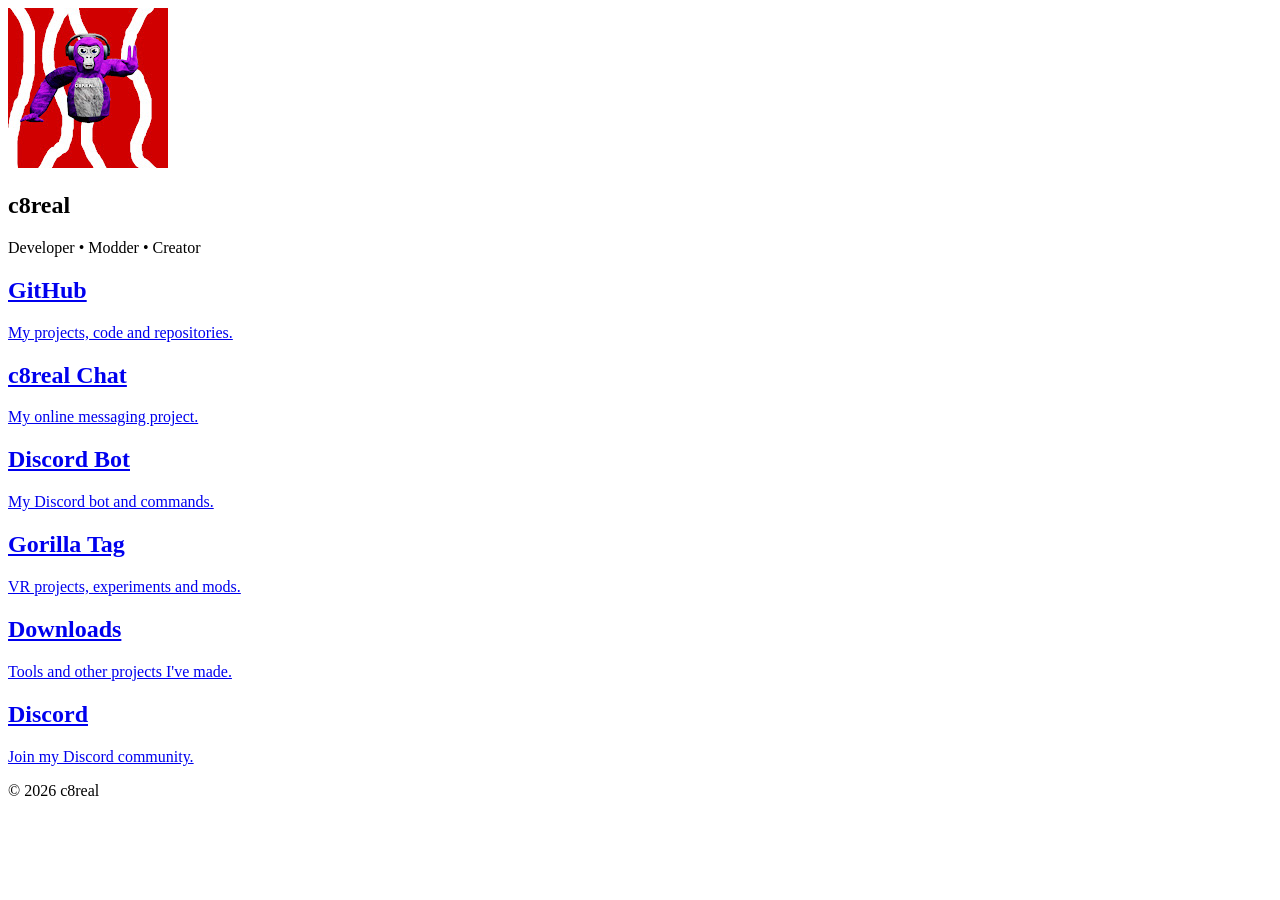
==== index.html @ a6963202 "Create index.html with profile and project sections Initial creation of the index.html file with a p" ====
<!DOCTYPE html>
<html lang="en">
<head>
    <meta charset="UTF-8">
    <meta name="viewport" content="width=device-width, initial-scale=1.0">

    <title>c8real</title>

    <link rel="stylesheet" href="style.css">
</head>

<body>

    <div class="background-glow"></div>

    <main>

        <!-- PROFILE -->
        <section class="profile">

            <div class="profile-ring">
                <img src="profile.png" alt="c8real">
            </div>

            <h1>c8real</h1>

            <p class="subtitle">
                Developer • Modder • Creator
            </p>

        </section>


        <!-- PROJECTS -->

        <section class="cards">

            <a class="card" href="https://github.com/c8real" target="_blank">
                <h2>GitHub</h2>
                <p>My projects, code and repositories.</p>
            </a>


            <a class="card" href="https://c8real-messaging.onrender.com" target="_blank">
                <h2>c8real Chat</h2>
                <p>My online messaging project.</p>
            </a>


            <a class="card" href="#" target="_blank">
                <h2>Discord Bot</h2>
                <p>My Discord bot and commands.</p>
            </a>


            <a class="card" href="#" target="_blank">
                <h2>Gorilla Tag</h2>
                <p>VR projects, experiments and mods.</p>
            </a>


            <a class="card" href="#" target="_blank">
                <h2>Downloads</h2>
                <p>Tools and other projects I've made.</p>
            </a>


            <a class="card" href="#" target="_blank">
                <h2>Discord</h2>
                <p>Join my Discord community.</p>
            </a>

        </section>


        <footer>
            © 2026 c8real
        </footer>

    </main>

    <script src="script.js"></script>

</body>
</html>
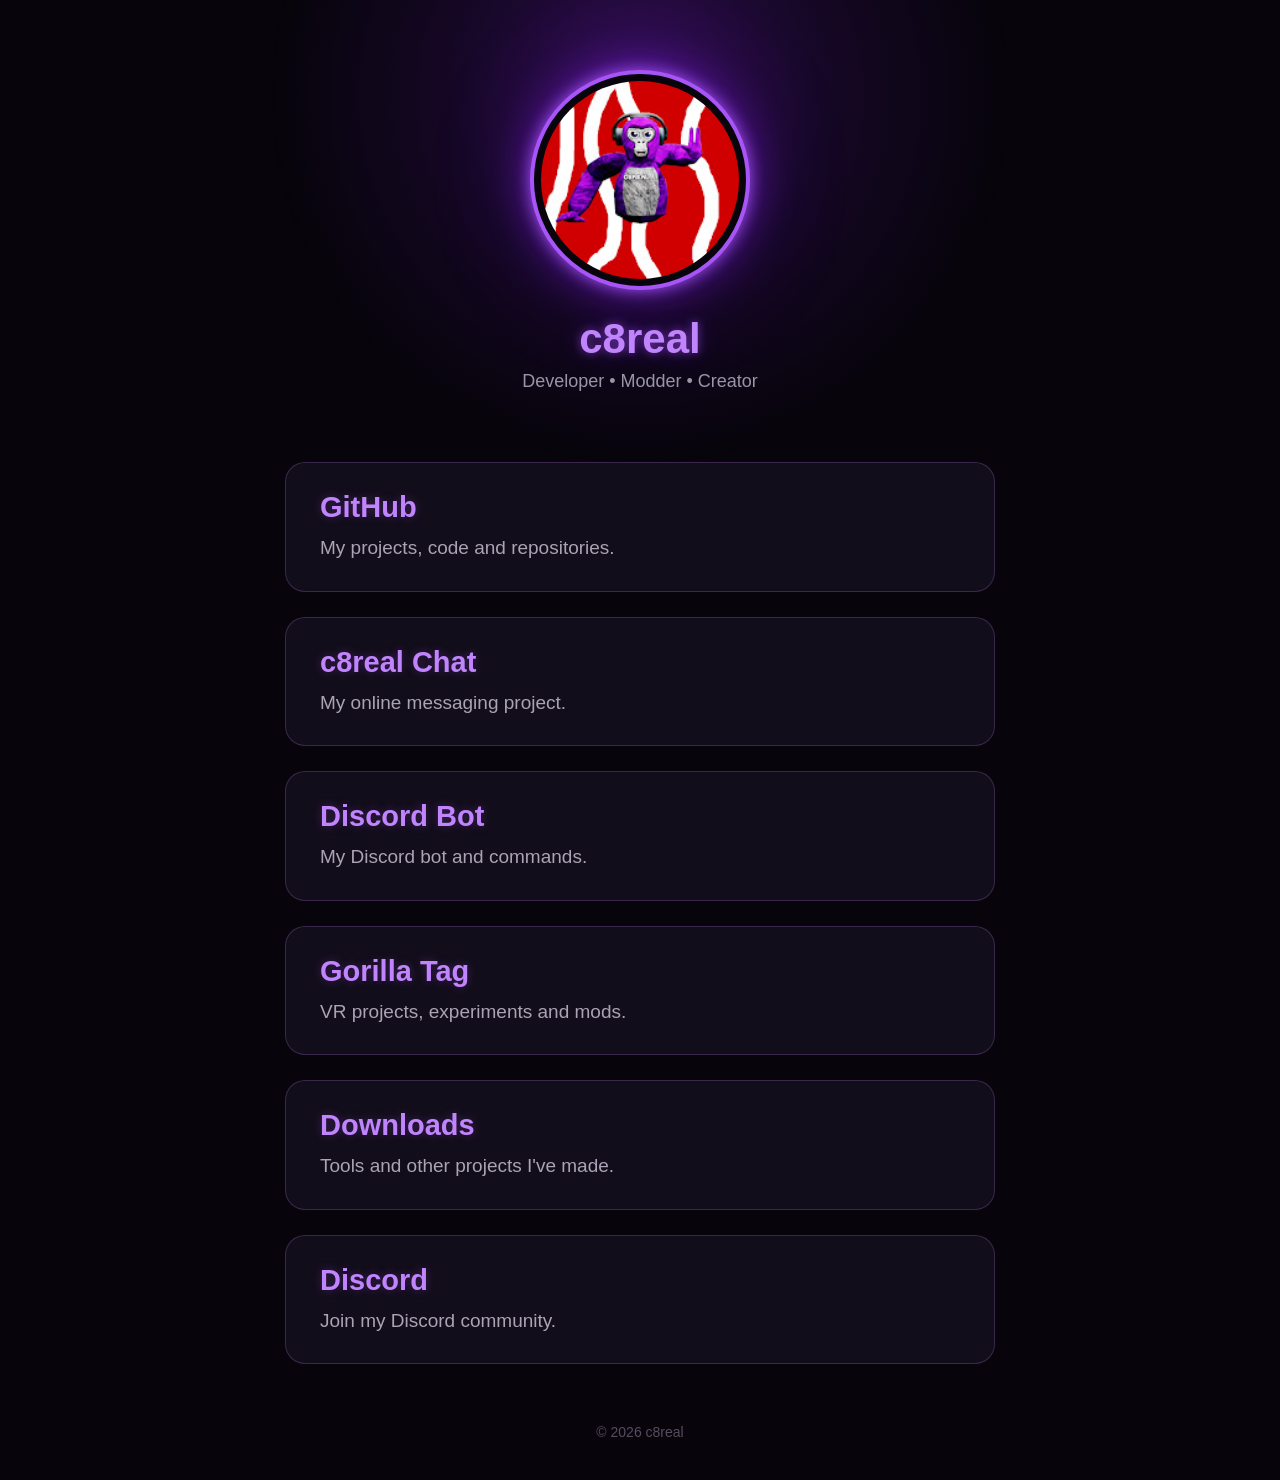
==== commit 88042aac: "Remove comments and clean up HTML structure" ====
--- a/index.html
+++ b/index.html
@@ -15,7 +15,6 @@
 
     <main>
 
-        <!-- PROFILE -->
         <section class="profile">
 
             <div class="profile-ring">
@@ -31,41 +30,67 @@
         </section>
 
 
-        <!-- PROJECTS -->
-
         <section class="cards">
 
-            <a class="card" href="https://github.com/c8real" target="_blank">
+            <!-- GITHUB -->
+            <a
+                class="card"
+                href="https://github.com/c8real"
+                target="_blank"
+                rel="noopener noreferrer"
+            >
                 <h2>GitHub</h2>
                 <p>My projects, code and repositories.</p>
             </a>
 
 
-            <a class="card" href="https://c8real-messaging.onrender.com" target="_blank">
+            <!-- C8REAL CHAT -->
+            <a
+                class="card"
+                href="https://c8real-messaging.onrender.com/"
+                target="_blank"
+                rel="noopener noreferrer"
+            >
                 <h2>c8real Chat</h2>
                 <p>My online messaging project.</p>
             </a>
 
 
-            <a class="card" href="#" target="_blank">
+            <!-- DISCORD BOT -->
+            <a
+                class="card"
+                href="#"
+            >
                 <h2>Discord Bot</h2>
                 <p>My Discord bot and commands.</p>
             </a>
 
 
-            <a class="card" href="#" target="_blank">
+            <!-- GORILLA TAG -->
+            <a
+                class="card"
+                href="#"
+            >
                 <h2>Gorilla Tag</h2>
                 <p>VR projects, experiments and mods.</p>
             </a>
 
 
-            <a class="card" href="#" target="_blank">
+            <!-- DOWNLOADS -->
+            <a
+                class="card"
+                href="#"
+            >
                 <h2>Downloads</h2>
                 <p>Tools and other projects I've made.</p>
             </a>
 
 
-            <a class="card" href="#" target="_blank">
+            <!-- DISCORD -->
+            <a
+                class="card"
+                href="#"
+            >
                 <h2>Discord</h2>
                 <p>Join my Discord community.</p>
             </a>
--- a/style.css
+++ b/style.css
@@ -0,0 +1,265 @@
+* {
+    box-sizing: border-box;
+    margin: 0;
+    padding: 0;
+}
+
+html {
+    scroll-behavior: smooth;
+}
+
+body {
+    min-height: 100vh;
+    background: #07050b;
+    color: white;
+    font-family: Arial, Helvetica, sans-serif;
+    overflow-x: hidden;
+}
+
+/* =========================
+   BACKGROUND
+========================= */
+
+.background-glow {
+    position: fixed;
+    top: -280px;
+    left: 50%;
+    transform: translateX(-50%);
+
+    width: 750px;
+    height: 750px;
+
+    background: radial-gradient(
+        circle,
+        rgba(150, 40, 255, 0.32) 0%,
+        rgba(100, 20, 180, 0.16) 35%,
+        transparent 70%
+    );
+
+    pointer-events: none;
+    z-index: -1;
+}
+
+/* =========================
+   MAIN
+========================= */
+
+main {
+    width: 100%;
+    max-width: 760px;
+    margin: auto;
+    padding: 70px 25px 40px;
+}
+
+/* =========================
+   PROFILE
+========================= */
+
+.profile {
+    text-align: center;
+    margin-bottom: 70px;
+}
+
+.profile-ring {
+    width: 220px;
+    height: 220px;
+
+    margin: auto;
+    padding: 7px;
+
+    border-radius: 50%;
+
+    border: 4px solid #a855f7;
+
+    background: #07050b;
+
+    box-shadow:
+        0 0 15px rgba(168, 85, 247, 0.9),
+        0 0 45px rgba(140, 40, 255, 0.55),
+        0 0 100px rgba(120, 20, 220, 0.25);
+
+    animation: glow 3s infinite alternate;
+}
+
+.profile-ring img {
+    width: 100%;
+    height: 100%;
+
+    border-radius: 50%;
+
+    object-fit: cover;
+
+    display: block;
+}
+
+.profile h1 {
+    margin-top: 25px;
+
+    font-size: 42px;
+
+    color: #c084fc;
+
+    text-shadow:
+        0 0 10px rgba(168, 85, 247, 0.6),
+        0 0 25px rgba(140, 40, 255, 0.3);
+}
+
+.subtitle {
+    margin-top: 8px;
+
+    color: #9b94a8;
+
+    font-size: 18px;
+}
+
+/* =========================
+   CARDS
+========================= */
+
+.cards {
+    display: flex;
+    flex-direction: column;
+    gap: 25px;
+}
+
+.card {
+    display: block;
+
+    padding: 28px 34px;
+
+    min-height: 120px;
+
+    border-radius: 20px;
+
+    background: rgba(20, 15, 28, 0.90);
+
+    border: 1px solid rgba(150, 100, 190, 0.30);
+
+    text-decoration: none;
+
+    transition:
+        transform 0.25s ease,
+        border-color 0.25s ease,
+        box-shadow 0.25s ease,
+        background 0.25s ease;
+
+    backdrop-filter: blur(10px);
+}
+
+.card h2 {
+    color: #c084fc;
+
+    font-size: 29px;
+
+    margin-bottom: 10px;
+
+    text-shadow:
+        0 0 10px rgba(168, 85, 247, 0.3);
+}
+
+.card p {
+    color: #aaa3b5;
+
+    font-size: 19px;
+
+    line-height: 1.5;
+}
+
+/* =========================
+   CARD HOVER
+========================= */
+
+.card:hover {
+    transform: translateY(-5px);
+
+    border-color: rgba(168, 85, 247, 0.7);
+
+    background: rgba(30, 20, 42, 0.95);
+
+    box-shadow:
+        0 10px 30px rgba(0, 0, 0, 0.45),
+        0 0 25px rgba(140, 40, 255, 0.20),
+        inset 0 0 20px rgba(140, 40, 255, 0.04);
+}
+
+.card:active {
+    transform: scale(0.98);
+}
+
+/* =========================
+   FOOTER
+========================= */
+
+footer {
+    text-align: center;
+
+    margin-top: 60px;
+
+    color: #554d60;
+
+    font-size: 14px;
+}
+
+/* =========================
+   PROFILE GLOW
+========================= */
+
+@keyframes glow {
+    from {
+        box-shadow:
+            0 0 15px rgba(168, 85, 247, 0.7),
+            0 0 40px rgba(140, 40, 255, 0.35);
+    }
+
+    to {
+        box-shadow:
+            0 0 25px rgba(168, 85, 247, 1),
+            0 0 70px rgba(140, 40, 255, 0.55),
+            0 0 120px rgba(120, 20, 220, 0.2);
+    }
+}
+
+/* =========================
+   MOBILE
+========================= */
+
+@media (max-width: 600px) {
+
+    main {
+        padding: 55px 18px 35px;
+    }
+
+    .profile {
+        margin-bottom: 55px;
+    }
+
+    .profile-ring {
+        width: 190px;
+        height: 190px;
+    }
+
+    .profile h1 {
+        font-size: 36px;
+    }
+
+    .subtitle {
+        font-size: 16px;
+    }
+
+    .cards {
+        gap: 20px;
+    }
+
+    .card {
+        padding: 25px 28px;
+        min-height: 115px;
+    }
+
+    .card h2 {
+        font-size: 25px;
+    }
+
+    .card p {
+        font-size: 17px;
+    }
+}
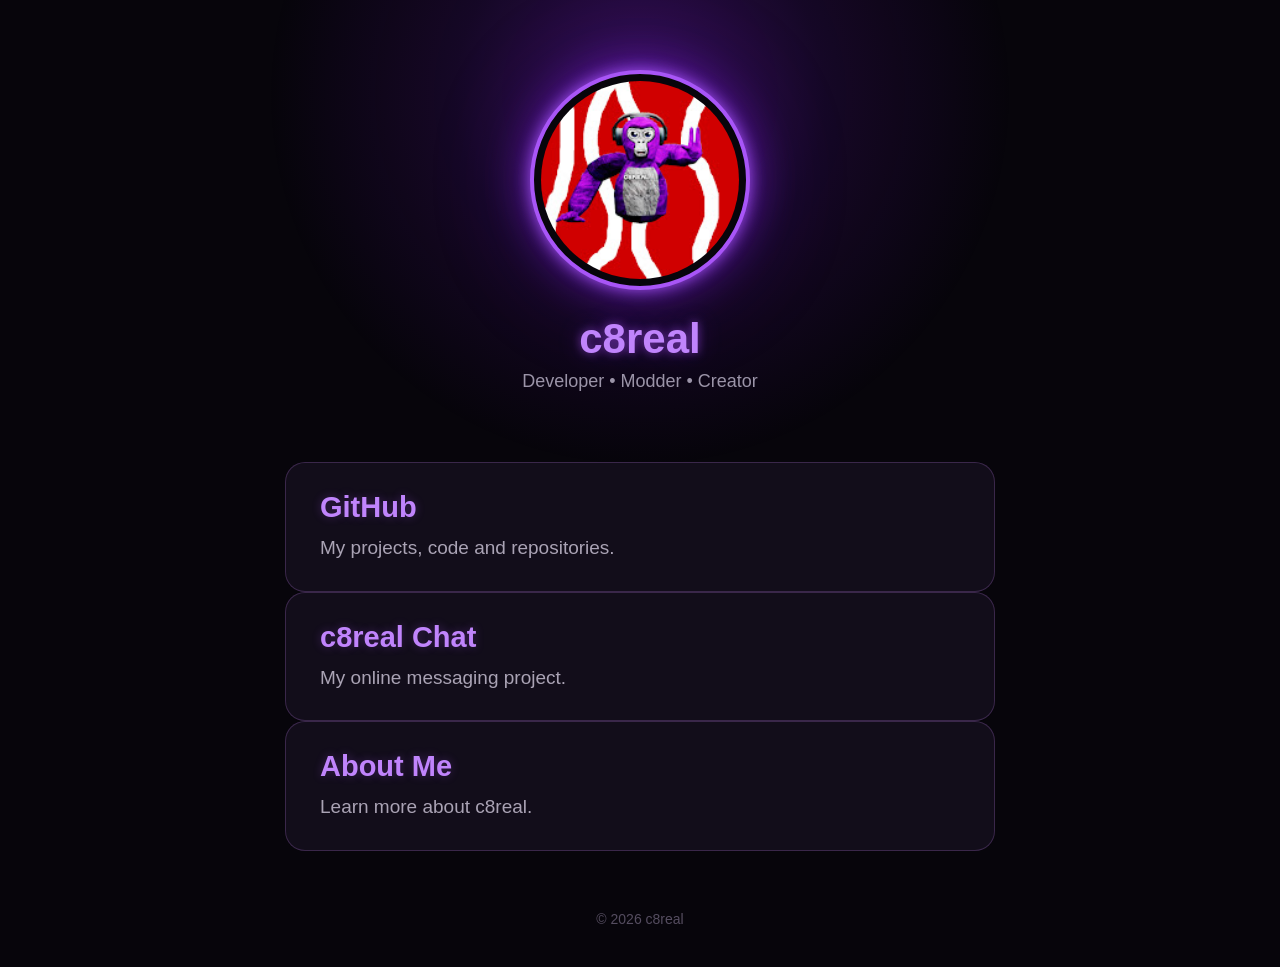
==== commit 5a7de651: "Refactor HTML structure and update comments" ====
--- a/index.html
+++ b/index.html
@@ -1,5 +1,6 @@
 <!DOCTYPE html>
 <html lang="en">
+
 <head>
     <meta charset="UTF-8">
     <meta name="viewport" content="width=device-width, initial-scale=1.0">
@@ -14,6 +15,10 @@
     <div class="background-glow"></div>
 
     <main>
+
+        <!-- =========================
+             PROFILE
+        ========================= -->
 
         <section class="profile">
 
@@ -30,73 +35,67 @@
         </section>
 
 
-        <section class="cards">
+        <!-- =========================
+             GITHUB
+        ========================= -->
 
-            <!-- GITHUB -->
-            <a
-                class="card"
-                href="https://github.com/c8real"
-                target="_blank"
-                rel="noopener noreferrer"
-            >
-                <h2>GitHub</h2>
-                <p>My projects, code and repositories.</p>
-            </a>
+        <a
+            class="card"
+            href="https://github.com/c8real"
+            target="_blank"
+            rel="noopener noreferrer"
+        >
+
+            <h2>GitHub</h2>
+
+            <p>
+                My projects, code and repositories.
+            </p>
+
+        </a>
 
 
-            <!-- C8REAL CHAT -->
-            <a
-                class="card"
-                href="https://c8real-messaging.onrender.com/"
-                target="_blank"
-                rel="noopener noreferrer"
-            >
-                <h2>c8real Chat</h2>
-                <p>My online messaging project.</p>
-            </a>
+        <!-- =========================
+             C8REAL CHAT
+        ========================= -->
+
+        <a
+            class="card"
+            href="https://c8real-messaging.onrender.com/"
+            target="_blank"
+            rel="noopener noreferrer"
+        >
+
+            <h2>c8real Chat</h2>
+
+            <p>
+                My online messaging project.
+            </p>
+
+        </a>
 
 
-            <!-- DISCORD BOT -->
-            <a
-                class="card"
-                href="#"
-            >
-                <h2>Discord Bot</h2>
-                <p>My Discord bot and commands.</p>
-            </a>
+        <!-- =========================
+             ABOUT ME
+        ========================= -->
+
+        <a
+            class="card"
+            href="about-me/"
+        >
+
+            <h2>About Me</h2>
+
+            <p>
+                Learn more about c8real.
+            </p>
+
+        </a>
 
 
-            <!-- GORILLA TAG -->
-            <a
-                class="card"
-                href="#"
-            >
-                <h2>Gorilla Tag</h2>
-                <p>VR projects, experiments and mods.</p>
-            </a>
-
-
-            <!-- DOWNLOADS -->
-            <a
-                class="card"
-                href="#"
-            >
-                <h2>Downloads</h2>
-                <p>Tools and other projects I've made.</p>
-            </a>
-
-
-            <!-- DISCORD -->
-            <a
-                class="card"
-                href="#"
-            >
-                <h2>Discord</h2>
-                <p>Join my Discord community.</p>
-            </a>
-
-        </section>
-
+        <!-- =========================
+             FOOTER
+        ========================= -->
 
         <footer>
             © 2026 c8real
@@ -104,7 +103,9 @@
 
     </main>
 
+
     <script src="script.js"></script>
 
 </body>
+
 </html>
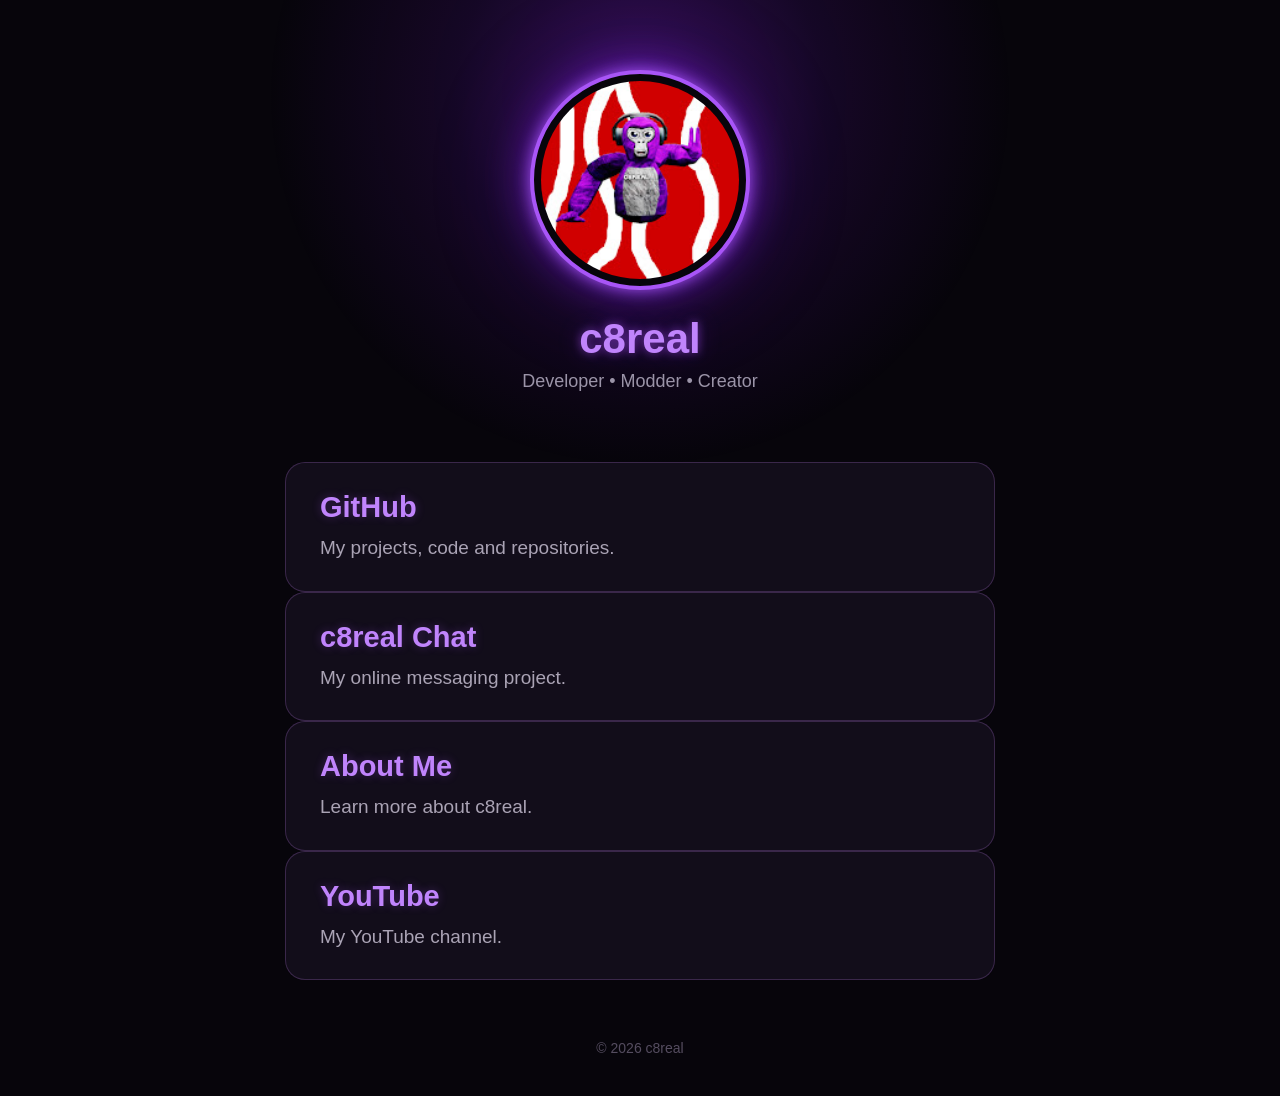
==== commit 9b103705: "Clean up index.html and add YouTube link Removed commented sections for profile, GitHub, c8real chat" ====
--- a/index.html
+++ b/index.html
@@ -4,9 +4,7 @@
 <head>
     <meta charset="UTF-8">
     <meta name="viewport" content="width=device-width, initial-scale=1.0">
-
     <title>c8real</title>
-
     <link rel="stylesheet" href="style.css">
 </head>
 
@@ -15,10 +13,6 @@
     <div class="background-glow"></div>
 
     <main>
-
-        <!-- =========================
-             PROFILE
-        ========================= -->
 
         <section class="profile">
 
@@ -35,29 +29,19 @@
         </section>
 
 
-        <!-- =========================
-             GITHUB
-        ========================= -->
-
         <a
             class="card"
             href="https://github.com/c8real"
             target="_blank"
             rel="noopener noreferrer"
         >
-
             <h2>GitHub</h2>
 
             <p>
                 My projects, code and repositories.
             </p>
-
         </a>
 
-
-        <!-- =========================
-             C8REAL CHAT
-        ========================= -->
 
         <a
             class="card"
@@ -65,37 +49,39 @@
             target="_blank"
             rel="noopener noreferrer"
         >
-
             <h2>c8real Chat</h2>
 
             <p>
                 My online messaging project.
             </p>
-
         </a>
 
-
-        <!-- =========================
-             ABOUT ME
-        ========================= -->
 
         <a
             class="card"
             href="about-me/"
         >
-
             <h2>About Me</h2>
 
             <p>
                 Learn more about c8real.
             </p>
-
         </a>
 
 
-        <!-- =========================
-             FOOTER
-        ========================= -->
+        <a
+            class="card"
+            href="https://www.youtube.com/@c8real"
+            target="_blank"
+            rel="noopener noreferrer"
+        >
+            <h2>YouTube</h2>
+
+            <p>
+                My YouTube channel.
+            </p>
+        </a>
+
 
         <footer>
             © 2026 c8real
@@ -103,7 +89,6 @@
 
     </main>
 
-
     <script src="script.js"></script>
 
 </body>
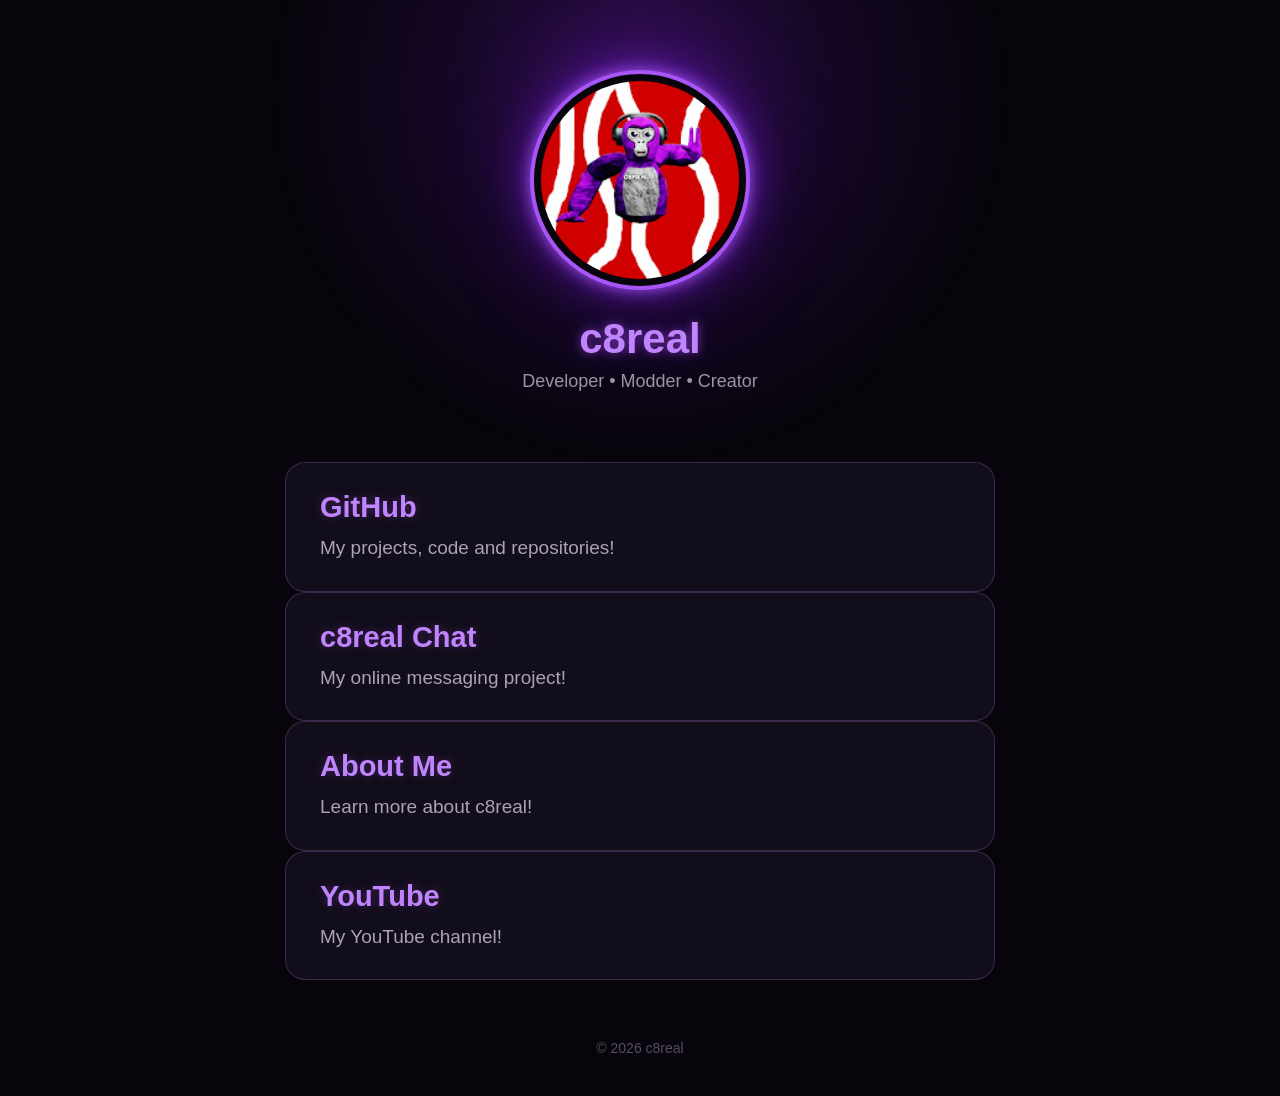
==== commit aa77895b: "Add exclamation marks to project descriptions" ====
--- a/index.html
+++ b/index.html
@@ -38,7 +38,7 @@
             <h2>GitHub</h2>
 
             <p>
-                My projects, code and repositories.
+                My projects, code and repositories!
             </p>
         </a>
 
@@ -52,7 +52,7 @@
             <h2>c8real Chat</h2>
 
             <p>
-                My online messaging project.
+                My online messaging project!
             </p>
         </a>
 
@@ -64,7 +64,7 @@
             <h2>About Me</h2>
 
             <p>
-                Learn more about c8real.
+                Learn more about c8real!
             </p>
         </a>
 
@@ -78,7 +78,7 @@
             <h2>YouTube</h2>
 
             <p>
-                My YouTube channel.
+                My YouTube channel!
             </p>
         </a>
 
